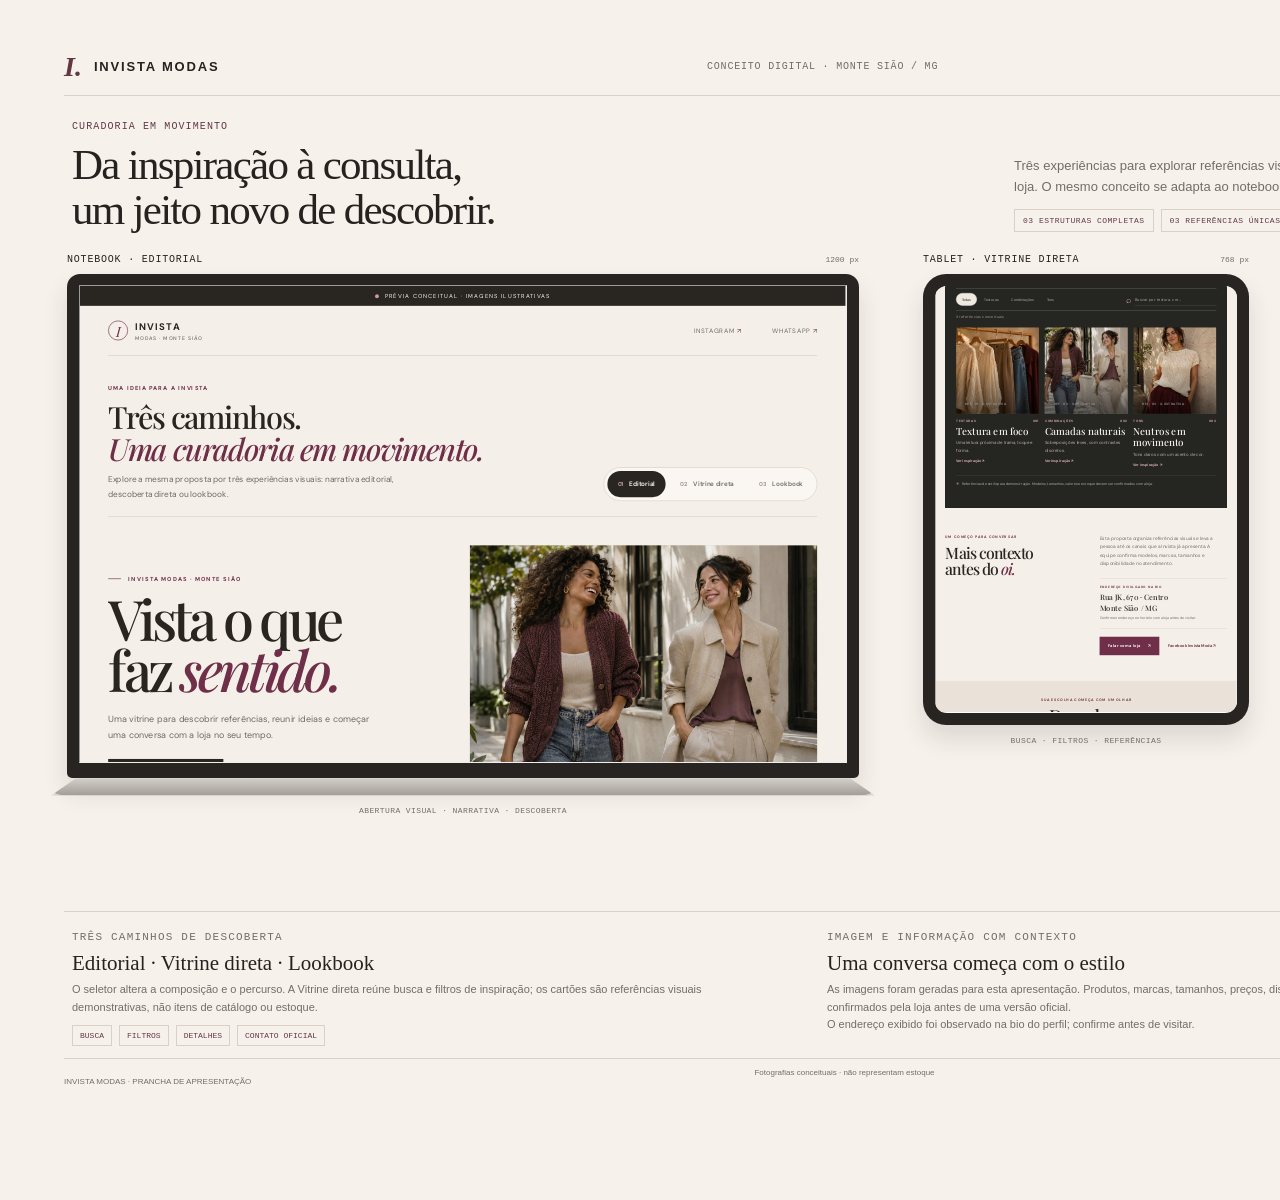
==== arte/prancha.html @ 714285d0 "Create Invista Modas concept storefront" ====
<!doctype html>
<html lang="pt-BR">
<head>
<meta charset="utf-8">
<meta name="viewport" content="width=device-width,initial-scale=1">
<title>Invista Modas · prancha de conceito</title>
<style>
:root{--paper:#f6f2eb;--ink:#252220;--muted:#746d67;--line:#d9d1c8;--plum:#623746;--serif:Georgia,'Times New Roman',serif;--sans:Arial,sans-serif;--mono:'Courier New',monospace}*{box-sizing:border-box}body{margin:0;background:#e4dfd8;color:var(--ink);font-family:var(--sans)}.board{width:1600px;height:1200px;margin:auto;padding:38px 64px 24px;background:var(--paper);overflow:hidden}.head{height:58px;display:flex;align-items:center;border-bottom:1px solid var(--line);gap:12px}.mark{font:italic 600 28px var(--serif);color:var(--plum)}.brand{font-size:13px;font-weight:700;letter-spacing:.14em}.context{margin:auto;color:var(--muted);font:10px var(--mono);letter-spacing:.08em}.concept{font:9px var(--mono);letter-spacing:.12em}.intro{display:grid;grid-template-columns:1fr .58fr;gap:56px;align-items:end;padding:25px 8px 22px}.eyebrow{margin:0;color:var(--plum);font:10px var(--mono);letter-spacing:.11em;text-transform:uppercase}.intro h1{font:400 43px/1.04 var(--serif);letter-spacing:-.04em;margin:11px 0 0;max-width:800px}.intro-copy{max-width:480px;color:var(--muted);font-size:13px;line-height:1.6;margin:0}.tags{display:flex;gap:7px;margin-top:12px}.tags span{border:1px solid var(--line);padding:6px 8px;color:var(--plum);font:8px var(--mono);letter-spacing:.06em}.devices{height:650px;display:flex;align-items:flex-start;justify-content:space-between;padding:0 3px}.device{display:flex;flex-direction:column;align-items:center}.device-label{width:100%;display:flex;justify-content:space-between;align-items:baseline;margin:0 0 9px}.device-label strong{font:10px var(--mono);letter-spacing:.08em;text-transform:uppercase}.device-label span{font:8px var(--mono);color:var(--muted)}.laptop{width:792px}.laptop .shell{width:792px;padding:11px 12px 15px;background:#282422;border-radius:13px 13px 5px 5px;box-shadow:0 14px 24px #2b201d20}.laptop .screen{width:768px;height:478px;overflow:hidden;background:#fff}.laptop iframe{width:1200px;height:747px;transform:scale(.64);transform-origin:top left}.laptop .base{width:824px;height:17px;background:linear-gradient(#d3cfca,#a39e97);clip-path:polygon(3% 0,97% 0,100% 100%,0 100%);border-radius:0 0 10px 10px;box-shadow:0 8px 12px #1113}.tablet{width:326px}.tablet .shell{width:326px;padding:12px;background:#282422;border-radius:23px;box-shadow:0 14px 24px #2b201d20}.tablet .screen{width:302px;height:427px;overflow:hidden;background:white;border-radius:12px}.tablet iframe{width:768px;height:1086px;transform:scale(.3932);transform-origin:top left}.phone{width:220px}.phone .shell{width:220px;padding:9px;background:#282422;border-radius:28px;box-shadow:0 14px 24px #2b201d20;position:relative}.phone .screen{width:202px;height:437px;overflow:hidden;background:white;border-radius:20px}.phone iframe{width:390px;height:844px;transform:scale(.5179);transform-origin:top left}.notch{position:absolute;top:8px;left:50%;transform:translateX(-50%);z-index:2;width:70px;height:12px;border-radius:0 0 9px 9px;background:#282422}.caption{margin-top:11px;text-align:center;color:var(--muted);font:8px var(--mono);letter-spacing:.05em}.bottom{display:grid;grid-template-columns:1fr 1fr;gap:54px;border-top:1px solid var(--line);padding:17px 8px 12px;margin-top:7px}.bottom h2{margin:5px 0;font:400 21px var(--serif)}.bottom p{max-width:640px;margin:0;color:var(--muted);font-size:11px;line-height:1.55}.features{display:flex;gap:7px;margin-top:9px}.features span{border:1px solid var(--line);padding:5px 7px;color:var(--plum);font:8px var(--mono)}.footer{height:28px;border-top:1px solid var(--line);display:flex;justify-content:space-between;align-items:end;color:var(--muted);font-size:8px}.footer span:nth-child(2){margin:auto}.tiny{margin-top:4px;color:var(--muted);font-size:9px}@media print{body{background:#fff}.board{margin:0}}
</style>
</head>
<body>
<main class="board">
 <header class="head"><span class="mark">I.</span><span class="brand">INVISTA MODAS</span><span class="context">CONCEITO DIGITAL · MONTE SIÃO / MG</span><span class="concept">PRÉVIA RESPONSIVA</span></header>
 <section class="intro"><div><p class="eyebrow">Curadoria em movimento</p><h1>Da inspiração à consulta,<br>um jeito novo de descobrir.</h1></div><div><p class="intro-copy">Três experiências para explorar referências visuais e iniciar uma conversa com a loja. O mesmo conceito se adapta ao notebook, tablet e celular.</p><div class="tags"><span>03 ESTRUTURAS COMPLETAS</span><span>03 REFERÊNCIAS ÚNICAS</span><span>CONCEITO INDEPENDENTE</span></div></div></section>
 <section class="devices" aria-label="Demonstração em três telas">
  <article class="device laptop"><div class="device-label"><strong>Notebook · Editorial</strong><span>1200 px</span></div><div class="shell"><div class="screen"><iframe title="Direção Editorial da Invista em notebook" src="../index.html" loading="eager"></iframe></div></div><div class="base"></div><p class="caption">ABERTURA VISUAL · NARRATIVA · DESCOBERTA</p></article>
  <article class="device tablet"><div class="device-label"><strong>Tablet · Vitrine direta</strong><span>768 px</span></div><div class="shell"><div class="screen"><iframe title="Vitrine direta da Invista em tablet" data-direction="loja" src="../index.html#referencias" loading="eager"></iframe></div></div><p class="caption">BUSCA · FILTROS · REFERÊNCIAS</p></article>
  <article class="device phone"><div class="device-label"><strong>Celular · Lookbook</strong><span>390 px</span></div><div class="shell"><span class="notch"></span><div class="screen"><iframe title="Lookbook da Invista em celular" data-direction="lookbook" src="../index.html#referencias" loading="eager"></iframe></div></div><p class="caption">SEQUÊNCIA · DETALHES · CONSULTA</p></article>
 </section>
 <section class="bottom"><div><p class="eyebrow">Três caminhos de descoberta</p><h2>Editorial · Vitrine direta · Lookbook</h2><p>O seletor altera a composição e o percurso. A Vitrine direta reúne busca e filtros de inspiração; os cartões são referências visuais demonstrativas, não itens de catálogo ou estoque.</p><div class="features"><span>BUSCA</span><span>FILTROS</span><span>DETALHES</span><span>CONTATO OFICIAL</span></div></div><div><p class="eyebrow">Imagem e informação com contexto</p><h2>Uma conversa começa com o estilo</h2><p>As imagens foram geradas para esta apresentação. Produtos, marcas, tamanhos, preços, disponibilidade e políticas precisam ser confirmados pela loja antes de uma versão oficial.</p><p class="tiny">O endereço exibido foi observado na bio do perfil; confirme antes de visitar.</p></div></section>
 <footer class="footer"><span>INVISTA MODAS · PRANCHA DE APRESENTAÇÃO</span><span>Fotografias conceituais · não representam estoque</span><span>ServAgency · 09 NOV 2026</span></footer>
</main>
<script>
for(const frame of document.querySelectorAll('iframe[data-direction]'))frame.addEventListener('load',()=>{try{const win=frame.contentWindow,doc=win.document;const choice=frame.dataset.direction;const button=doc.querySelector(`[data-design-choice="${choice}"]`);if(button)button.click();const target=doc.querySelector('#colecao');if(target)win.scrollTo(0,target.getBoundingClientRect().top+win.scrollY)}catch{}});
</script>
</body>
</html>
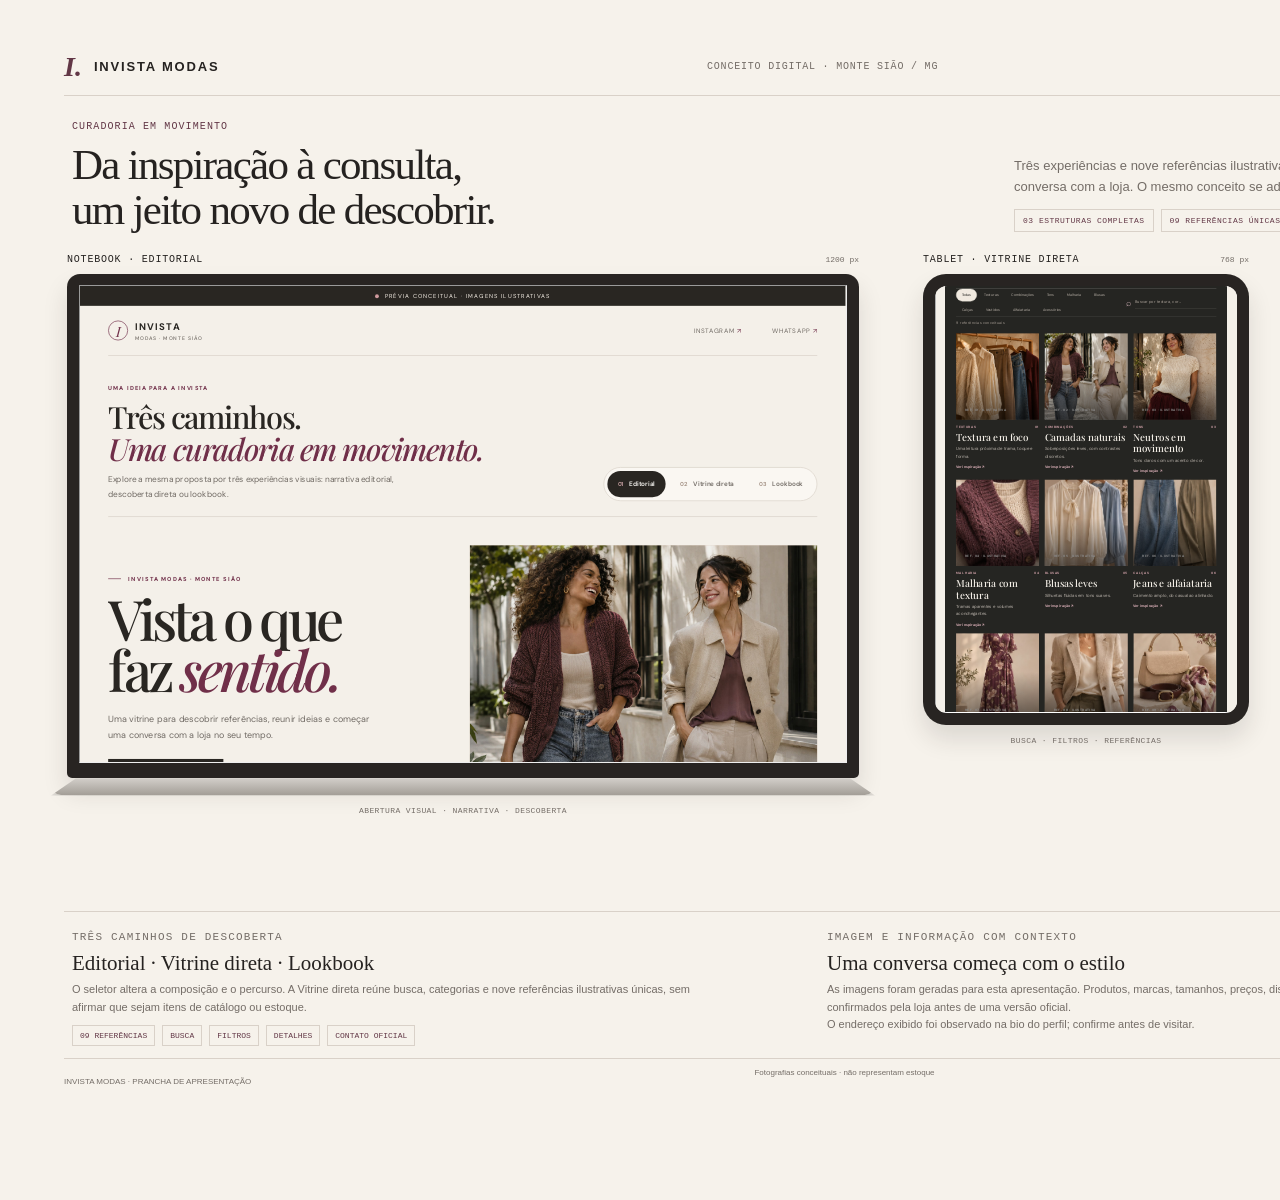
==== commit bb8063c7: "Expand Invista concept catalog" ====
--- a/arte/prancha.html
+++ b/arte/prancha.html
@@ -11,13 +11,13 @@
 <body>
 <main class="board">
  <header class="head"><span class="mark">I.</span><span class="brand">INVISTA MODAS</span><span class="context">CONCEITO DIGITAL · MONTE SIÃO / MG</span><span class="concept">PRÉVIA RESPONSIVA</span></header>
- <section class="intro"><div><p class="eyebrow">Curadoria em movimento</p><h1>Da inspiração à consulta,<br>um jeito novo de descobrir.</h1></div><div><p class="intro-copy">Três experiências para explorar referências visuais e iniciar uma conversa com a loja. O mesmo conceito se adapta ao notebook, tablet e celular.</p><div class="tags"><span>03 ESTRUTURAS COMPLETAS</span><span>03 REFERÊNCIAS ÚNICAS</span><span>CONCEITO INDEPENDENTE</span></div></div></section>
+ <section class="intro"><div><p class="eyebrow">Curadoria em movimento</p><h1>Da inspiração à consulta,<br>um jeito novo de descobrir.</h1></div><div><p class="intro-copy">Três experiências e nove referências ilustrativas para explorar estilos e iniciar uma conversa com a loja. O mesmo conceito se adapta ao notebook, tablet e celular.</p><div class="tags"><span>03 ESTRUTURAS COMPLETAS</span><span>09 REFERÊNCIAS ÚNICAS</span><span>CONCEITO INDEPENDENTE</span></div></div></section>
  <section class="devices" aria-label="Demonstração em três telas">
   <article class="device laptop"><div class="device-label"><strong>Notebook · Editorial</strong><span>1200 px</span></div><div class="shell"><div class="screen"><iframe title="Direção Editorial da Invista em notebook" src="../index.html" loading="eager"></iframe></div></div><div class="base"></div><p class="caption">ABERTURA VISUAL · NARRATIVA · DESCOBERTA</p></article>
   <article class="device tablet"><div class="device-label"><strong>Tablet · Vitrine direta</strong><span>768 px</span></div><div class="shell"><div class="screen"><iframe title="Vitrine direta da Invista em tablet" data-direction="loja" src="../index.html#referencias" loading="eager"></iframe></div></div><p class="caption">BUSCA · FILTROS · REFERÊNCIAS</p></article>
   <article class="device phone"><div class="device-label"><strong>Celular · Lookbook</strong><span>390 px</span></div><div class="shell"><span class="notch"></span><div class="screen"><iframe title="Lookbook da Invista em celular" data-direction="lookbook" src="../index.html#referencias" loading="eager"></iframe></div></div><p class="caption">SEQUÊNCIA · DETALHES · CONSULTA</p></article>
  </section>
- <section class="bottom"><div><p class="eyebrow">Três caminhos de descoberta</p><h2>Editorial · Vitrine direta · Lookbook</h2><p>O seletor altera a composição e o percurso. A Vitrine direta reúne busca e filtros de inspiração; os cartões são referências visuais demonstrativas, não itens de catálogo ou estoque.</p><div class="features"><span>BUSCA</span><span>FILTROS</span><span>DETALHES</span><span>CONTATO OFICIAL</span></div></div><div><p class="eyebrow">Imagem e informação com contexto</p><h2>Uma conversa começa com o estilo</h2><p>As imagens foram geradas para esta apresentação. Produtos, marcas, tamanhos, preços, disponibilidade e políticas precisam ser confirmados pela loja antes de uma versão oficial.</p><p class="tiny">O endereço exibido foi observado na bio do perfil; confirme antes de visitar.</p></div></section>
+ <section class="bottom"><div><p class="eyebrow">Três caminhos de descoberta</p><h2>Editorial · Vitrine direta · Lookbook</h2><p>O seletor altera a composição e o percurso. A Vitrine direta reúne busca, categorias e nove referências ilustrativas únicas, sem afirmar que sejam itens de catálogo ou estoque.</p><div class="features"><span>09 REFERÊNCIAS</span><span>BUSCA</span><span>FILTROS</span><span>DETALHES</span><span>CONTATO OFICIAL</span></div></div><div><p class="eyebrow">Imagem e informação com contexto</p><h2>Uma conversa começa com o estilo</h2><p>As imagens foram geradas para esta apresentação. Produtos, marcas, tamanhos, preços, disponibilidade e políticas precisam ser confirmados pela loja antes de uma versão oficial.</p><p class="tiny">O endereço exibido foi observado na bio do perfil; confirme antes de visitar.</p></div></section>
  <footer class="footer"><span>INVISTA MODAS · PRANCHA DE APRESENTAÇÃO</span><span>Fotografias conceituais · não representam estoque</span><span>ServAgency · 09 NOV 2026</span></footer>
 </main>
 <script>
